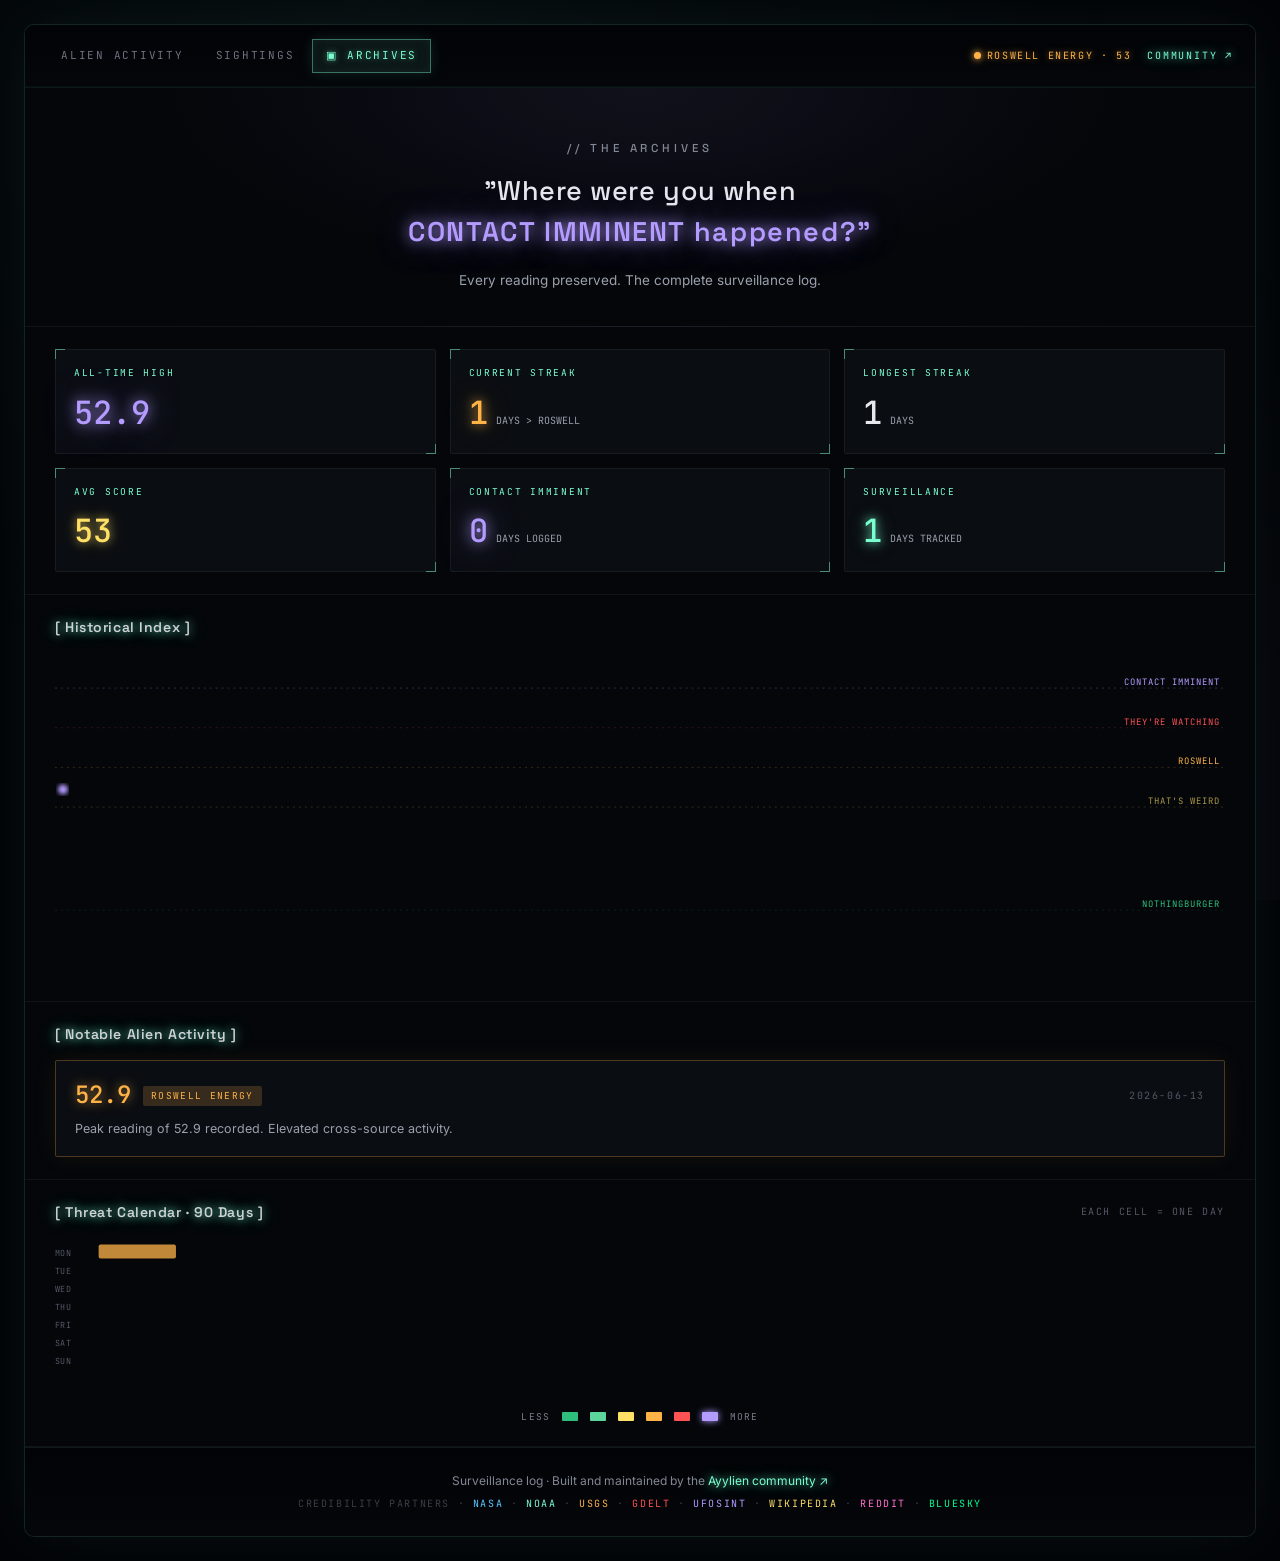
==== archives.html @ 313a28d5 "Add files via upload" ====
<!DOCTYPE html>
<html lang="en">
<head>
<meta charset="UTF-8">
<meta name="viewport" content="width=device-width, initial-scale=1.0">
<title>The Archives — Alien Activity</title>
<link rel="preconnect" href="https://fonts.googleapis.com">
<link rel="preconnect" href="https://fonts.gstatic.com" crossorigin>
<link href="https://fonts.googleapis.com/css2?family=Space+Grotesk:wght@400;500;600;700&family=Inter:wght@400;500;600&family=JetBrains+Mono:wght@400;500&display=swap" rel="stylesheet">
<link rel="stylesheet" href="styles.css">
</head>
<body data-page="archives">
<div class="wrap">

  <div class="nav">
    <div class="navtabs">
      <a class="navtab" href="index.html">ALIEN ACTIVITY</a>
      <a class="navtab" href="sightings.html">SIGHTINGS</a>
      <a class="navtab active" href="archives.html">▣ ARCHIVES</a>
    </div>
    <div class="nav-right">
      <span class="row" id="nav-pill" style="gap:6px"><span class="live-dot pulse"></span><span class="mn" style="font-size:10px;color:var(--cyan);letter-spacing:.16em">LIVE</span></span>
      <a href="https://x.com/ayylmao_eth" target="_blank" rel="noopener" class="comm-link glow-cyan">COMMUNITY ↗</a>
    </div>
  </div>

  <!-- HERO TAGLINE -->
  <div class="sec" style="text-align:center;padding:52px 30px 36px;background:radial-gradient(ellipse at center top, rgba(180,155,255,0.07) 0%, transparent 55%)">
    <div class="kicker" style="margin-bottom:16px">// The Archives</div>
    <div class="gr" style="font-size:27px;color:var(--text);letter-spacing:.02em;margin-bottom:6px;line-height:1.3;font-weight:500">"Where were you when</div>
    <div class="gr glow-purple" style="font-size:27px;color:var(--purple);letter-spacing:.06em;margin-bottom:22px;line-height:1.3;font-weight:600">CONTACT IMMINENT happened?"</div>
    <div style="font-size:13.5px;color:var(--text-dim);max-width:560px;margin:0 auto" id="load-note">Every reading preserved. The complete surveillance log.</div>
  </div>

  <!-- STATS -->
  <div class="sec">
    <div class="stat-grid">
      <div class="stat-card"><div class="mn" style="font-size:9.5px;color:var(--cyan);letter-spacing:.18em;margin-bottom:10px">ALL-TIME HIGH</div><div class="mn glow-purple" id="st-high" style="font-size:32px;color:var(--purple);font-weight:500">—</div></div>
      <div class="stat-card"><div class="mn" style="font-size:9.5px;color:var(--cyan);letter-spacing:.18em;margin-bottom:10px">CURRENT STREAK</div><div class="row" style="align-items:baseline;gap:8px"><div class="mn glow-amber" id="st-cur" style="font-size:32px;color:var(--amber);font-weight:500">—</div><div class="mn" style="font-size:10px;color:var(--text-dim)">DAYS &gt; ROSWELL</div></div></div>
      <div class="stat-card"><div class="mn" style="font-size:9.5px;color:var(--cyan);letter-spacing:.18em;margin-bottom:10px">LONGEST STREAK</div><div class="row" style="align-items:baseline;gap:8px"><div class="mn" id="st-longest" style="font-size:32px;color:var(--text);font-weight:500">—</div><div class="mn" style="font-size:10px;color:var(--text-dim)">DAYS</div></div></div>
      <div class="stat-card"><div class="mn" style="font-size:9.5px;color:var(--cyan);letter-spacing:.18em;margin-bottom:10px">AVG SCORE</div><div class="mn glow-yellow" id="st-avg" style="font-size:32px;color:var(--yellow);font-weight:500">—</div></div>
      <div class="stat-card"><div class="mn" style="font-size:9.5px;color:var(--cyan);letter-spacing:.18em;margin-bottom:10px">CONTACT IMMINENT</div><div class="row" style="align-items:baseline;gap:8px"><div class="mn glow-purple" id="st-contact" style="font-size:32px;color:var(--purple);font-weight:500">—</div><div class="mn" style="font-size:10px;color:var(--text-dim)">DAYS LOGGED</div></div></div>
      <div class="stat-card"><div class="mn" style="font-size:9.5px;color:var(--cyan);letter-spacing:.18em;margin-bottom:10px">SURVEILLANCE</div><div class="row" style="align-items:baseline;gap:8px"><div class="mn glow-cyan" id="st-days" style="font-size:32px;color:var(--cyan);font-weight:500">—</div><div class="mn" style="font-size:10px;color:var(--text-dim)">DAYS TRACKED</div></div></div>
    </div>
  </div>

  <!-- HISTORICAL CHART -->
  <div class="sec">
    <div class="sec-head"><div class="sec-title glow-cyan">[ Historical Index ]</div></div>
    <svg id="hist-svg" viewBox="0 0 1180 320" width="100%" height="320">
      <defs>
        <linearGradient id="histFill" x1="0" y1="0" x2="0" y2="1"><stop offset="0%" stop-color="#FFB347" stop-opacity="0.18"/><stop offset="100%" stop-color="#FFB347" stop-opacity="0"/></linearGradient>
        <linearGradient id="histLine" x1="0" y1="0" x2="1" y2="0"><stop offset="0%" stop-color="#00FF94"/><stop offset="40%" stop-color="#FFB347"/><stop offset="70%" stop-color="#FF5252"/><stop offset="100%" stop-color="#B49BFF"/></linearGradient>
        <filter id="histGlow"><feGaussianBlur stdDeviation="2"/></filter>
      </defs>
      <line x1="0" y1="258" x2="1180" y2="258" stroke="#2DBF7B" stroke-width="0.5" stroke-dasharray="2,4" opacity="0.3"/>
      <line x1="0" y1="154" x2="1180" y2="154" stroke="#FFE066" stroke-width="0.5" stroke-dasharray="2,4" opacity="0.35"/>
      <line x1="0" y1="114" x2="1180" y2="114" stroke="#FFB347" stroke-width="0.5" stroke-dasharray="2,4" opacity="0.4"/>
      <line x1="0" y1="74" x2="1180" y2="74" stroke="#FF5252" stroke-width="0.5" stroke-dasharray="2,4" opacity="0.4"/>
      <line x1="0" y1="34" x2="1180" y2="34" stroke="#B49BFF" stroke-width="0.5" stroke-dasharray="2,4" opacity="0.5"/>
      <g font-family="JetBrains Mono,monospace" font-size="9" text-anchor="end" letter-spacing="1">
        <text x="1175" y="255" fill="#2DBF7B">NOTHINGBURGER</text>
        <text x="1175" y="151" fill="#A89844">THAT'S WEIRD</text>
        <text x="1175" y="111" fill="#FFB347">ROSWELL</text>
        <text x="1175" y="71" fill="#FF5252">THEY'RE WATCHING</text>
        <text x="1175" y="31" fill="#B49BFF">CONTACT IMMINENT</text>
      </g>
      <polyline id="hist-area" points="" fill="url(#histFill)"/>
      <polyline id="hist-glow" points="" fill="none" stroke="url(#histLine)" stroke-width="2.5" opacity="0.5" filter="url(#histGlow)"/>
      <polyline id="hist-line" points="" fill="none" stroke="url(#histLine)" stroke-width="2"/>
      <circle id="hist-peak" cx="-10" cy="-10" r="5" fill="#B49BFF" filter="url(#histGlow)"/>
    </svg>
  </div>

  <!-- NOTABLE -->
  <div class="sec">
    <div class="sec-head"><div class="sec-title glow-cyan">[ Notable Alien Activity ]</div></div>
    <div style="display:flex;flex-direction:column;gap:10px" id="notable-list"><div class="loading">Computing peaks from the log…</div></div>
  </div>

  <!-- HEATMAP -->
  <div class="sec">
    <div class="sec-head">
      <div class="sec-title glow-cyan">[ Threat Calendar · 90 Days ]</div>
      <div class="mn" style="font-size:10px;color:var(--text-faint);letter-spacing:.16em">EACH CELL = ONE DAY</div>
    </div>
    <svg id="heat-svg" viewBox="0 0 1180 150" width="100%" height="150">
      <defs><filter id="heatGlow" x="-60%" y="-60%" width="220%" height="220%"><feGaussianBlur stdDeviation="2" result="b"/><feMerge><feMergeNode in="b"/><feMergeNode in="SourceGraphic"/></feMerge></filter></defs>
      <g font-family="JetBrains Mono,monospace" font-size="8.5" fill="var(--text-faint)" letter-spacing="0.5">
        <text x="0" y="18">MON</text><text x="0" y="36">TUE</text><text x="0" y="54">WED</text>
        <text x="0" y="72">THU</text><text x="0" y="90">FRI</text><text x="0" y="108">SAT</text><text x="0" y="126">SUN</text>
      </g>
      <g id="heat-cells"></g>
    </svg>
    <div class="row mn" style="justify-content:center;gap:12px;margin-top:16px;font-size:9.5px;flex-wrap:wrap;letter-spacing:.12em">
      <span style="color:#7a7e8a">LESS</span>
      <span style="background:#2DBF7B;width:16px;height:9px;display:inline-block;border-radius:1px"></span>
      <span style="background:#5DD49C;width:16px;height:9px;display:inline-block;border-radius:1px"></span>
      <span style="background:#FFE066;width:16px;height:9px;display:inline-block;border-radius:1px"></span>
      <span style="background:#FFB347;width:16px;height:9px;display:inline-block;border-radius:1px"></span>
      <span style="background:#FF5252;width:16px;height:9px;display:inline-block;border-radius:1px"></span>
      <span style="background:#B49BFF;width:16px;height:9px;display:inline-block;border-radius:1px;box-shadow:0 0 7px #B49BFF"></span>
      <span style="color:#7a7e8a">MORE</span>
    </div>
  </div>

  <div class="foot">
    <div style="font-size:12px;color:var(--text-mute);margin-bottom:8px">Surveillance log · Built and maintained by the <a href="https://x.com/ayylmao_eth" target="_blank" rel="noopener" class="glow-cyan">Ayylien community ↗</a></div>
    <div class="mn" style="font-size:10px;color:#3a3e47;letter-spacing:.16em">CREDIBILITY PARTNERS · <span style="color:var(--blue)">NASA</span> · <span style="color:var(--cyan)">NOAA</span> · <span style="color:var(--amber)">USGS</span> · <span style="color:var(--red)">GDELT</span> · <span style="color:var(--purple)">UFOSINT</span> · <span style="color:var(--yellow)">WIKIPEDIA</span> · <span style="color:var(--pink)">REDDIT</span> · <span style="color:var(--green)">BLUESKY</span></div>
  </div>

</div>
<script src="app.js"></script>
</body>
</html>
---- styles.css ----
/* ============================================================
   AYYLIEN — Global Alien Activity Index
   Shared design system. Loaded by all three pages.
   ============================================================ */

:root {
  --bg:        #04060a;
  --bg-deep:   #020306;
  --surface:   #0a0d12;
  --surface-2: #06090d;
  --line:      rgba(255,255,255,0.05);
  --text:      #e6e8ee;
  --text-dim:  #9aa0ac;
  --text-mute: #828794;
  --text-faint:#535864;

  --cyan:   #7AFFD0;
  --amber:  #FFB347;
  --red:    #FF5252;
  --purple: #B49BFF;
  --pink:   #FF6FCF;
  --blue:   #5AC8FF;
  --yellow: #FFE066;
  --green:  #00FF94;

  --font-head: 'Space Grotesk','Inter',system-ui,sans-serif;
  --font-body: 'Inter',system-ui,-apple-system,sans-serif;
  --font-mono: 'JetBrains Mono','SF Mono',ui-monospace,monospace;
}

* { box-sizing:border-box; margin:0; padding:0; }
html { scroll-behavior:smooth; }
body {
  background:var(--bg-deep); min-height:100vh; padding:24px;
  font-family:var(--font-body); color:var(--text); line-height:1.45;
}
body::before {
  content:""; position:fixed; inset:0; z-index:0; pointer-events:none;
  background:
    radial-gradient(ellipse at 30% 0%, rgba(122,255,208,0.04) 0%, transparent 60%),
    radial-gradient(ellipse at 70% 100%, rgba(180,155,255,0.04) 0%, transparent 60%);
}
.wrap {
  background:var(--bg); border:1px solid rgba(122,255,208,0.12); border-radius:10px;
  overflow:hidden; max-width:1280px; margin:0 auto; position:relative; z-index:1;
  box-shadow:0 0 80px rgba(122,255,208,0.05), 0 0 40px rgba(180,155,255,0.03);
}

.gr { font-family:var(--font-head); }
.mn { font-family:var(--font-mono); }
.sec { padding:22px 30px; border-bottom:1px solid var(--line); }
.row { display:flex; align-items:center; gap:10px; }

/* ---- glow utilities ---- */
.glow-amber  { text-shadow:0 0 12px rgba(255,179,71,0.85), 0 0 28px rgba(255,179,71,0.4); }
.glow-red    { text-shadow:0 0 10px rgba(255,82,82,0.8), 0 0 22px rgba(255,82,82,0.4); }
.glow-cyan   { text-shadow:0 0 10px rgba(122,255,208,0.85), 0 0 20px rgba(122,255,208,0.4); }
.glow-purple { text-shadow:0 0 14px rgba(180,155,255,0.9), 0 0 32px rgba(180,155,255,0.5); }
.glow-pink   { text-shadow:0 0 8px rgba(255,111,207,0.7), 0 0 16px rgba(255,111,207,0.3); }
.glow-blue   { text-shadow:0 0 8px rgba(90,200,255,0.7), 0 0 16px rgba(90,200,255,0.3); }
.glow-yellow { text-shadow:0 0 10px rgba(255,224,102,0.7), 0 0 20px rgba(255,224,102,0.3); }

/* ---- nav ---- */
.nav {
  display:flex; align-items:center; justify-content:space-between;
  padding:14px 22px; border-bottom:1px solid rgba(122,255,208,0.08);
  background:linear-gradient(180deg,var(--bg-deep) 0%,var(--bg) 100%);
  box-shadow:inset 0 -1px 0 rgba(122,255,208,0.04);
}
.navtabs { display:flex; gap:4px; }
.navtab {
  font-family:var(--font-mono); font-size:11px; letter-spacing:0.16em; color:#6e7280;
  padding:8px 13px; border:1px solid transparent; text-transform:uppercase;
  cursor:pointer; text-decoration:none; transition:color .2s;
}
.navtab:hover { color:var(--text-dim); }
.navtab.active {
  color:var(--cyan); border-color:rgba(122,255,208,0.4); background:rgba(122,255,208,0.07);
  box-shadow:0 0 14px rgba(122,255,208,0.12), inset 0 0 8px rgba(122,255,208,0.05);
  text-shadow:0 0 6px rgba(122,255,208,0.5);
}
.nav-right { display:flex; align-items:center; gap:16px; }
.live-dot {
  width:7px; height:7px; border-radius:50%; background:var(--cyan);
  box-shadow:0 0 6px var(--cyan), 0 0 14px rgba(122,255,208,0.6); display:inline-block;
}
@keyframes pulse-dot { 0%,100%{opacity:1} 50%{opacity:0.4} }
.pulse { animation:pulse-dot 2s ease-in-out infinite; }
.comm-link { font-family:var(--font-mono); font-size:10px; color:var(--cyan);
  letter-spacing:0.18em; text-decoration:none; }

/* ---- partners ---- */
.partners-strip {
  padding:16px 30px; border-bottom:1px solid var(--line);
  background:linear-gradient(180deg,var(--surface-2) 0%,var(--bg) 100%);
}
.partner {
  font-family:var(--font-mono); font-size:10px; letter-spacing:0.14em; padding:8px 13px;
  border:1px solid rgba(255,255,255,0.09); border-radius:2px;
  background:rgba(255,255,255,0.018); color:var(--text-dim);
}
.p-cyan{border-color:rgba(122,255,208,.32);color:var(--cyan);text-shadow:0 0 6px rgba(122,255,208,.4);box-shadow:0 0 14px rgba(122,255,208,.05)}
.p-blue{border-color:rgba(90,200,255,.32);color:var(--blue);text-shadow:0 0 6px rgba(90,200,255,.4);box-shadow:0 0 14px rgba(90,200,255,.05)}
.p-purple{border-color:rgba(180,155,255,.32);color:var(--purple);text-shadow:0 0 6px rgba(180,155,255,.4);box-shadow:0 0 14px rgba(180,155,255,.05)}
.p-amber{border-color:rgba(255,179,71,.32);color:var(--amber);text-shadow:0 0 6px rgba(255,179,71,.4);box-shadow:0 0 14px rgba(255,179,71,.05)}
.p-pink{border-color:rgba(255,111,207,.32);color:var(--pink);text-shadow:0 0 6px rgba(255,111,207,.4);box-shadow:0 0 14px rgba(255,111,207,.05)}
.p-yellow{border-color:rgba(255,224,102,.32);color:var(--yellow);text-shadow:0 0 6px rgba(255,224,102,.4);box-shadow:0 0 14px rgba(255,224,102,.05)}
.p-red{border-color:rgba(255,82,82,.32);color:var(--red);text-shadow:0 0 6px rgba(255,82,82,.4);box-shadow:0 0 14px rgba(255,82,82,.05)}
.p-green{border-color:rgba(0,255,148,.32);color:var(--green);text-shadow:0 0 6px rgba(0,255,148,.4);box-shadow:0 0 14px rgba(0,255,148,.05)}

/* ---- alert banner ---- */
.alert-banner {
  background:linear-gradient(90deg, rgba(255,82,82,0.16) 0%, rgba(255,82,82,0.04) 100%);
  border-bottom:1px solid rgba(255,82,82,0.4); box-shadow:inset 0 0 40px rgba(255,82,82,0.04);
  padding:12px 30px;
}
.alert-banner.hidden { display:none; }

/* ---- gauge / hero ---- */
.hero {
  text-align:center; padding:48px 30px 36px;
  background:radial-gradient(ellipse at center top, rgba(255,179,71,0.06) 0%, transparent 55%);
}
.kicker { font-family:var(--font-head); font-size:11.5px; letter-spacing:0.34em;
  color:var(--text-mute); text-transform:uppercase; font-weight:500; }

/* ---- band tiles ---- */
.band-row { display:grid; grid-template-columns:repeat(6,1fr); gap:7px; }
.band-tile {
  padding:12px 8px; border-radius:2px; border:1px solid rgba(255,255,255,0.06);
  background:rgba(255,255,255,0.02); text-align:center; transition:all .2s;
}
.band-tile-name { font-family:var(--font-mono); font-size:10px; letter-spacing:0.12em; margin-bottom:5px; }
.band-tile-range { font-family:var(--font-mono); font-size:9px; color:#3a3e47; letter-spacing:0.1em; }
.band-tile.active {
  background:rgba(255,179,71,0.13); border-color:rgba(255,179,71,0.7);
  box-shadow:0 0 30px rgba(255,179,71,0.25), inset 0 0 18px rgba(255,179,71,0.08);
}
.band-tile.active .band-tile-name { color:var(--amber); text-shadow:0 0 8px rgba(255,179,71,0.7); }
.band-tile.active .band-tile-range { color:#FFD498; }
@keyframes pulse-arrow { 0%,100%{transform:translate(-50%,0) scale(1);opacity:1} 50%{transform:translate(-50%,2px) scale(1.05);opacity:.85} }
.band-arrow { animation:pulse-arrow 1.8s ease-in-out infinite; }

/* ---- factor cards ---- */
.factor-grid { display:grid; grid-template-columns:repeat(4,1fr); gap:12px; }
.factor-card { padding:14px 16px; background:rgba(255,255,255,0.018);
  border:1px solid rgba(255,255,255,0.06); border-radius:2px; }
.bar { background:rgba(255,255,255,0.05); height:6px; border-radius:1px; overflow:hidden; }
.fill { height:100%; }

/* ---- buttons ---- */
.btn-share { font-family:var(--font-mono); padding:10px 16px; border-radius:2px; font-size:10.5px;
  letter-spacing:0.18em; cursor:pointer; background:transparent; }
.btn-cyan{background:rgba(122,255,208,.08);color:var(--cyan);border:1px solid rgba(122,255,208,.4);box-shadow:0 0 12px rgba(122,255,208,.08);text-shadow:0 0 4px rgba(122,255,208,.4)}
.btn-pink{background:rgba(255,111,207,.08);color:var(--pink);border:1px solid rgba(255,111,207,.4);box-shadow:0 0 12px rgba(255,111,207,.08);text-shadow:0 0 4px rgba(255,111,207,.4)}
.btn-blue{background:rgba(90,200,255,.08);color:var(--blue);border:1px solid rgba(90,200,255,.4);box-shadow:0 0 12px rgba(90,200,255,.08);text-shadow:0 0 4px rgba(90,200,255,.4)}
.btn-purple{background:rgba(180,155,255,.08);color:var(--purple);border:1px solid rgba(180,155,255,.4);box-shadow:0 0 12px rgba(180,155,255,.08);text-shadow:0 0 4px rgba(180,155,255,.4)}

/* ---- section header ---- */
.sec-head { display:flex; align-items:center; justify-content:space-between; margin-bottom:16px; }
.sec-title { font-family:var(--font-head); font-size:14px; color:#cdd1d8; font-weight:600; letter-spacing:0.04em; }

/* ---- ticker ---- */
.ticker-row { display:flex; align-items:center; gap:12px; padding:13px 0;
  border-bottom:1px solid rgba(255,255,255,0.04); }
.ticker-row a { color:inherit; text-decoration:none; flex:1; }

/* ---- footer ---- */
.foot { padding:24px 30px; background:linear-gradient(180deg,var(--bg-deep) 0%,var(--bg) 100%);
  text-align:center; border-top:1px solid rgba(122,255,208,0.08); }
.foot a { color:var(--cyan); text-decoration:none; }

/* ---- stat cards (archives) ---- */
.stat-grid { display:grid; grid-template-columns:repeat(3,1fr); gap:14px; }
.stat-card { background:var(--surface); border:1px solid rgba(255,255,255,0.06); border-radius:2px;
  padding:16px 18px; position:relative; }
.stat-card::before,.stat-card::after { content:""; position:absolute; width:9px; height:9px;
  border-color:rgba(122,255,208,0.5); border-style:solid; }
.stat-card::before { top:-1px; left:-1px; border-width:1px 0 0 1px; }
.stat-card::after { bottom:-1px; right:-1px; border-width:0 1px 1px 0; }
.ptab { font-family:var(--font-mono); font-size:10.5px; letter-spacing:0.16em; color:var(--text-mute);
  padding:7px 13px; border-radius:2px; border:1px solid rgba(255,255,255,0.07); background:var(--surface); cursor:pointer; }
.ptab.active { color:var(--cyan); background:rgba(122,255,208,0.08); border-color:rgba(122,255,208,0.35);
  box-shadow:0 0 12px rgba(122,255,208,0.08); text-shadow:0 0 4px rgba(122,255,208,0.4); }

.tag { display:inline-block; padding:3px 8px; border-radius:2px; font-size:9.5px; letter-spacing:0.14em;
  font-family:var(--font-mono); text-transform:uppercase; }

/* ---- map (sightings) ---- */
#map { height:640px; width:100%; background:#040810; }
.map-shell { position:relative; border-bottom:1px solid var(--line); }
.hud { position:absolute; z-index:500; background:rgba(4,6,10,0.8);
  border:1px solid rgba(122,255,208,0.2); border-radius:2px; padding:11px 13px; }
.hud-label { font-family:var(--font-mono); font-size:9px; color:var(--cyan); letter-spacing:0.24em; margin-bottom:4px; }
.chip { font-family:var(--font-mono); font-size:9.5px; letter-spacing:0.14em; padding:6px 11px;
  border-radius:2px; border:1px solid rgba(255,255,255,0.08); background:rgba(255,255,255,0.02);
  color:var(--text-mute); cursor:pointer; }
.chip.active { background:rgba(122,255,208,0.1); color:var(--cyan); border-color:rgba(122,255,208,0.35);
  box-shadow:0 0 12px rgba(122,255,208,0.08); text-shadow:0 0 4px rgba(122,255,208,0.4); }

/* Leaflet dark overrides + marker glow */
.leaflet-container { background:#040810 !important; font-family:var(--font-mono); }
.leaflet-control-zoom a { background:rgba(4,6,10,0.85) !important; color:var(--text-dim) !important;
  border:1px solid rgba(255,255,255,0.12) !important; }
.leaflet-control-zoom a:hover { color:var(--cyan) !important; border-color:rgba(122,255,208,0.3) !important; }
.leaflet-bar { box-shadow:none !important; }
.leaflet-popup-content-wrapper { background:var(--surface); color:var(--text); border-radius:3px;
  border:1px solid rgba(122,255,208,0.3); box-shadow:0 0 24px rgba(122,255,208,0.12); }
.leaflet-popup-tip { background:var(--surface); border:1px solid rgba(122,255,208,0.3); }
.leaflet-popup-content { margin:14px 16px; font-family:var(--font-body); }
.sighting-marker { filter:drop-shadow(0 0 5px currentColor); }
.leaflet-control-attribution { background:rgba(4,6,10,0.7) !important; color:#5a5e69 !important; }
.leaflet-control-attribution a { color:#7a7e8a !important; }

/* loading / error states */
.loading { color:var(--text-faint); font-family:var(--font-mono); font-size:11px; letter-spacing:0.16em; }

@media (max-width:760px) {
  body { padding:10px; }
  .sec { padding:18px; }
  .factor-grid { grid-template-columns:repeat(2,1fr); }
  .stat-grid { grid-template-columns:repeat(2,1fr); }
  .band-row { grid-template-columns:repeat(3,1fr); }
  .navtab { padding:7px 9px; font-size:10px; }
  #map { height:460px; }
}
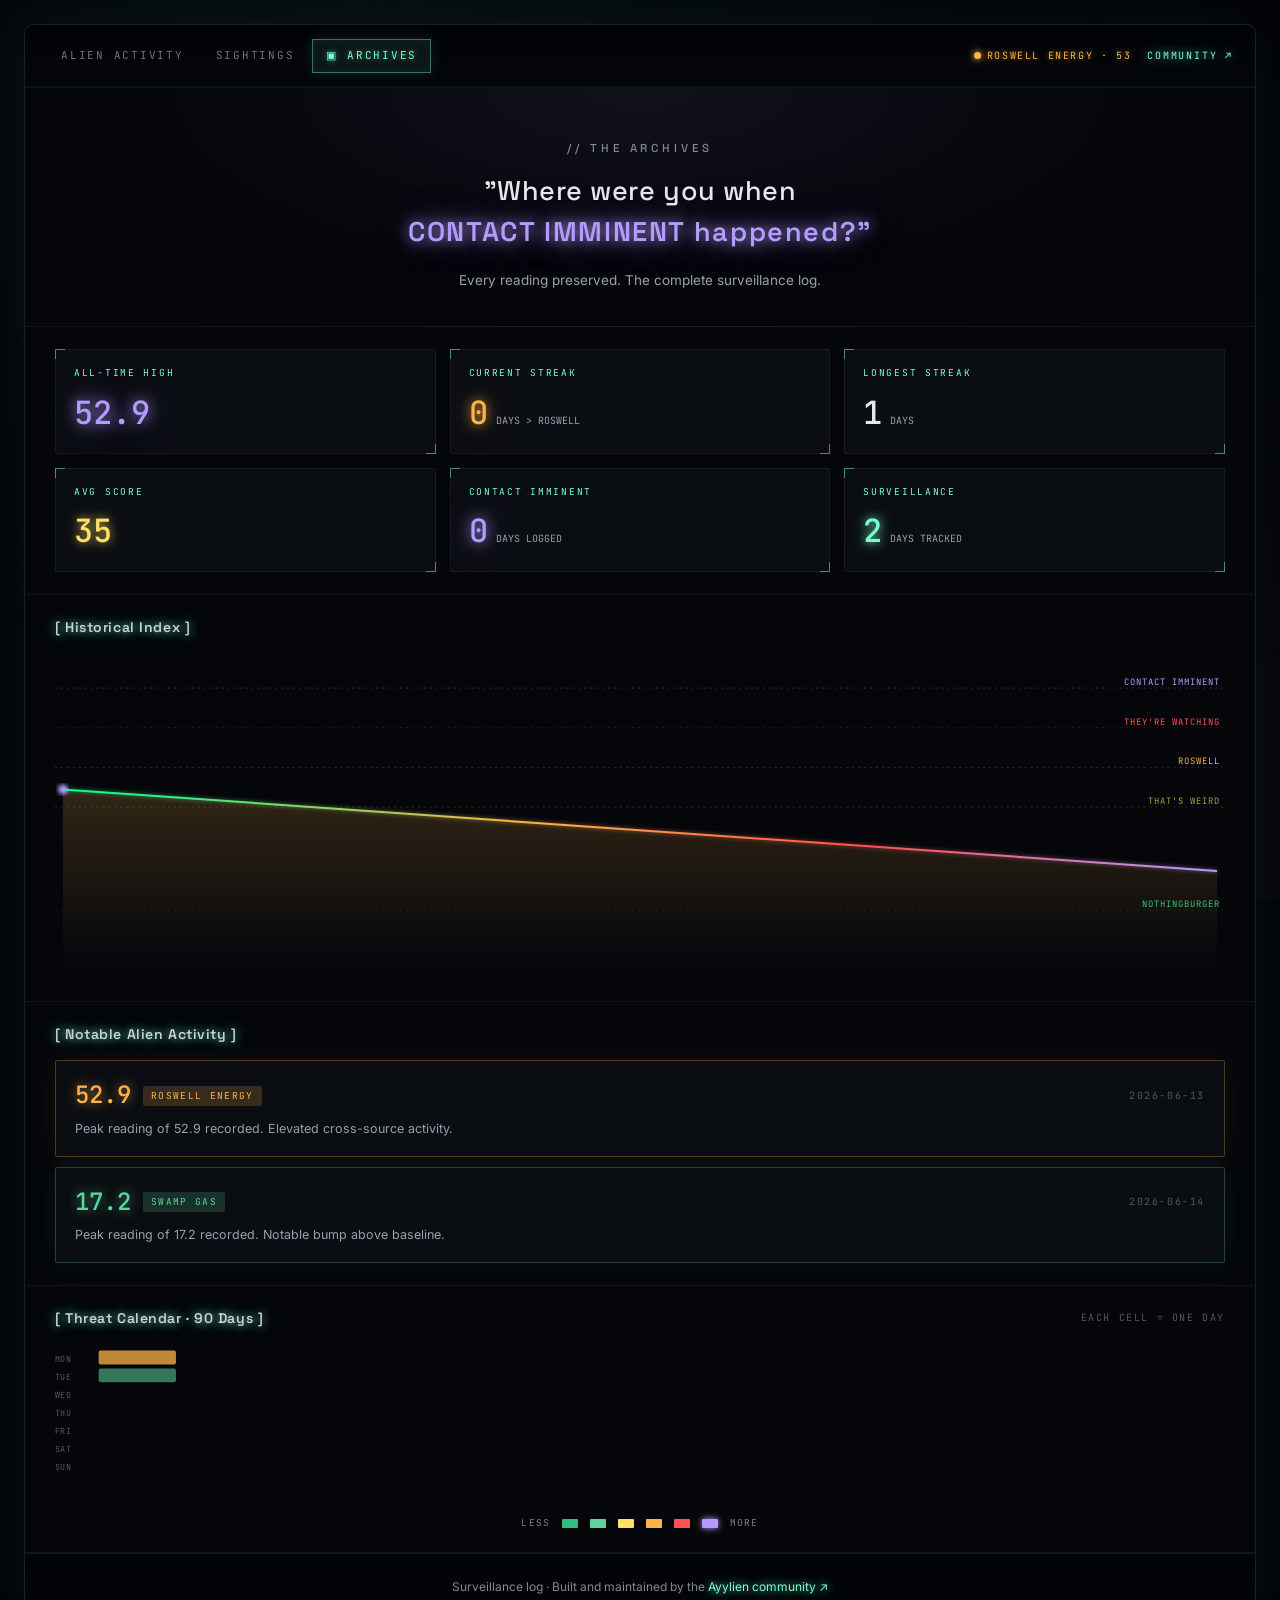
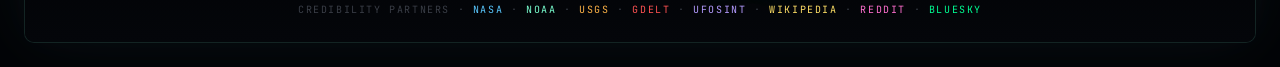
==== commit 3cddbc86: "Patch to live data pull" ====
--- a/archives.html
+++ b/archives.html
@@ -8,6 +8,11 @@
 <link rel="preconnect" href="https://fonts.gstatic.com" crossorigin>
 <link href="https://fonts.googleapis.com/css2?family=Space+Grotesk:wght@400;500;600;700&family=Inter:wght@400;500;600&family=JetBrains+Mono:wght@400;500&display=swap" rel="stylesheet">
 <link rel="stylesheet" href="styles.css">
+<link rel="icon" href="favicon.ico" sizes="any">
+<link rel="icon" type="image/png" sizes="32x32" href="favicon-32.png">
+<link rel="icon" type="image/png" sizes="16x16" href="favicon-16.png">
+<link rel="apple-touch-icon" href="apple-touch-icon.png">
+<meta name="theme-color" content="#04060a">
 </head>
 <body data-page="archives">
 <div class="wrap">
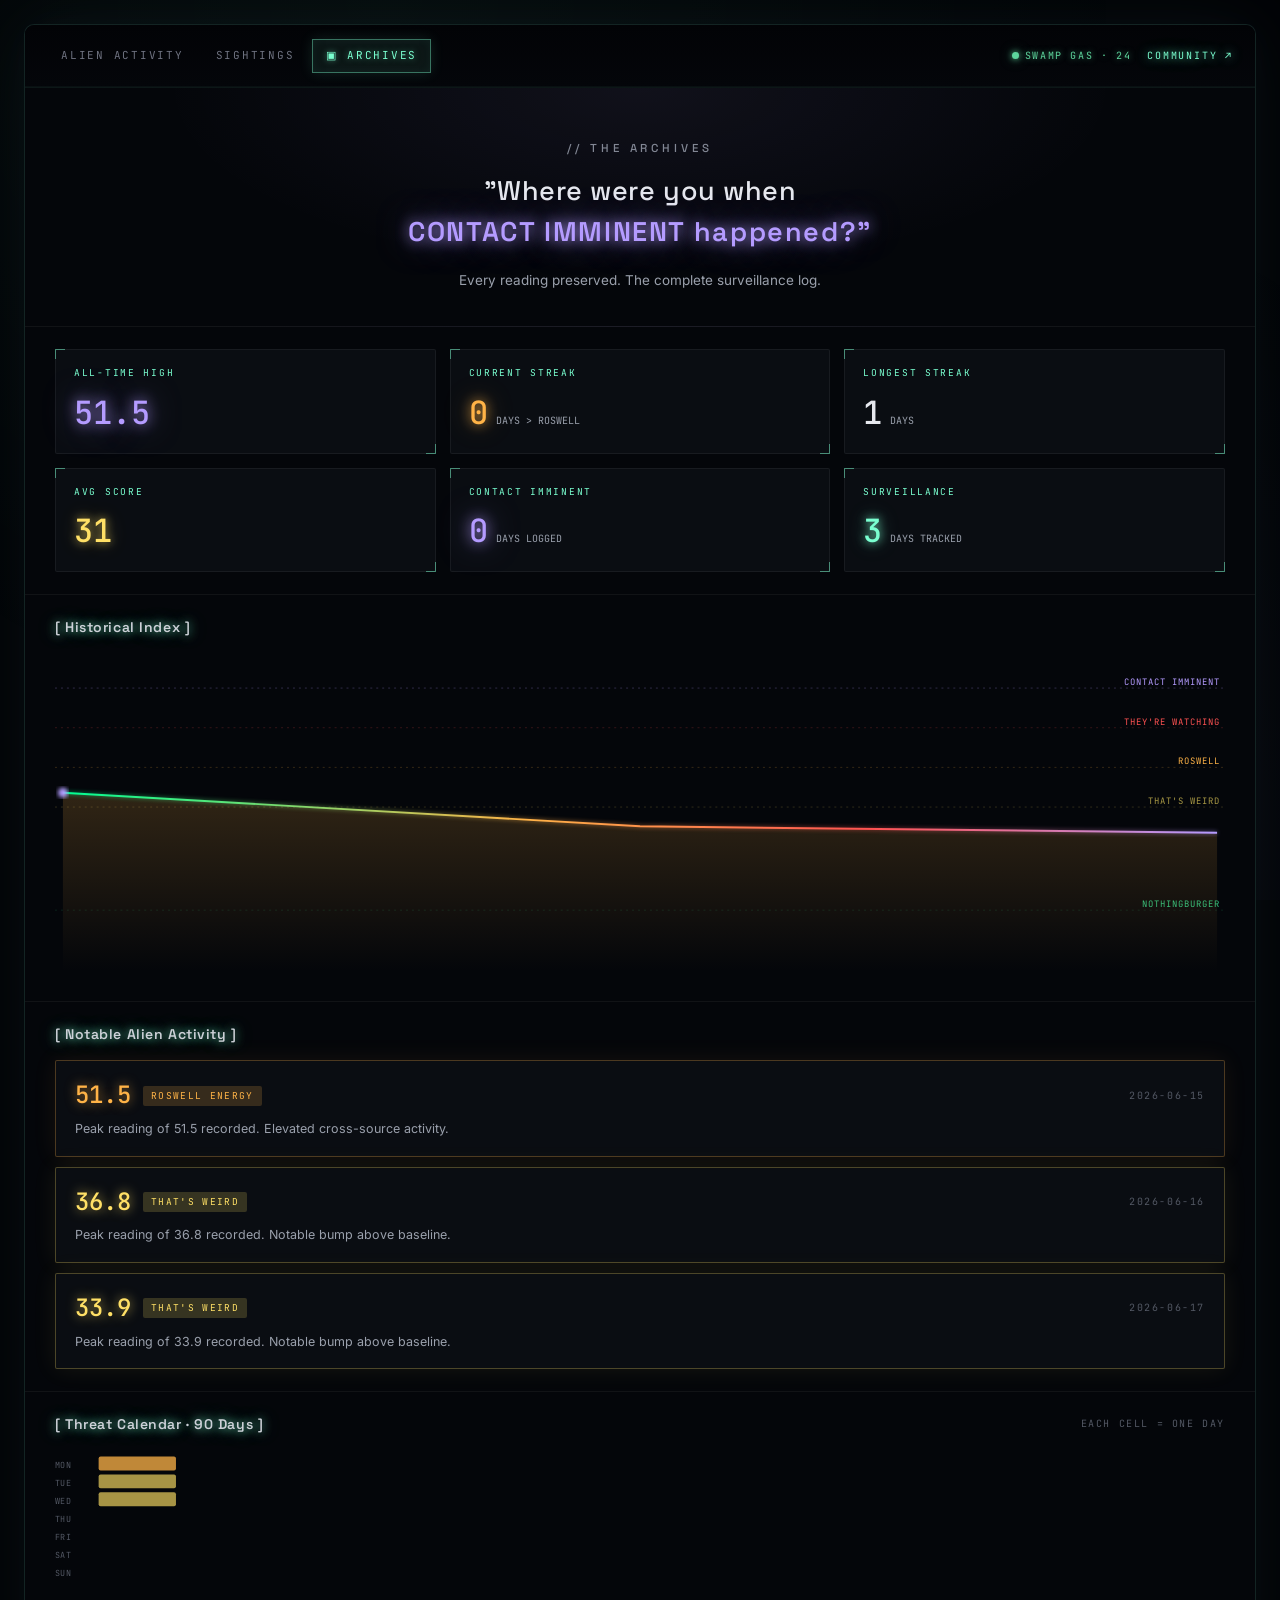
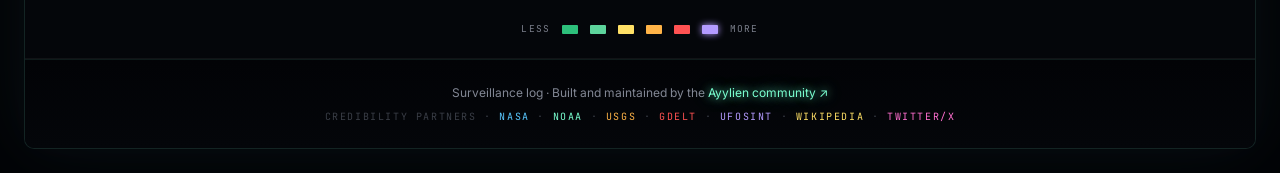
==== commit c8c50708: "Add Twitter refs" ====
--- a/archives.html
+++ b/archives.html
@@ -111,7 +111,7 @@
 
   <div class="foot">
     <div style="font-size:12px;color:var(--text-mute);margin-bottom:8px">Surveillance log · Built and maintained by the <a href="https://x.com/ayylmao_eth" target="_blank" rel="noopener" class="glow-cyan">Ayylien community ↗</a></div>
-    <div class="mn" style="font-size:10px;color:#3a3e47;letter-spacing:.16em">CREDIBILITY PARTNERS · <span style="color:var(--blue)">NASA</span> · <span style="color:var(--cyan)">NOAA</span> · <span style="color:var(--amber)">USGS</span> · <span style="color:var(--red)">GDELT</span> · <span style="color:var(--purple)">UFOSINT</span> · <span style="color:var(--yellow)">WIKIPEDIA</span> · <span style="color:var(--pink)">REDDIT</span> · <span style="color:var(--green)">BLUESKY</span></div>
+    <div class="mn" style="font-size:10px;color:#3a3e47;letter-spacing:.16em">CREDIBILITY PARTNERS · <span style="color:var(--blue)">NASA</span> · <span style="color:var(--cyan)">NOAA</span> · <span style="color:var(--amber)">USGS</span> · <span style="color:var(--red)">GDELT</span> · <span style="color:var(--purple)">UFOSINT</span> · <span style="color:var(--yellow)">WIKIPEDIA</span> · <span style="color:var(--pink)">TWITTER/X</span></div>
   </div>
 
 </div>
